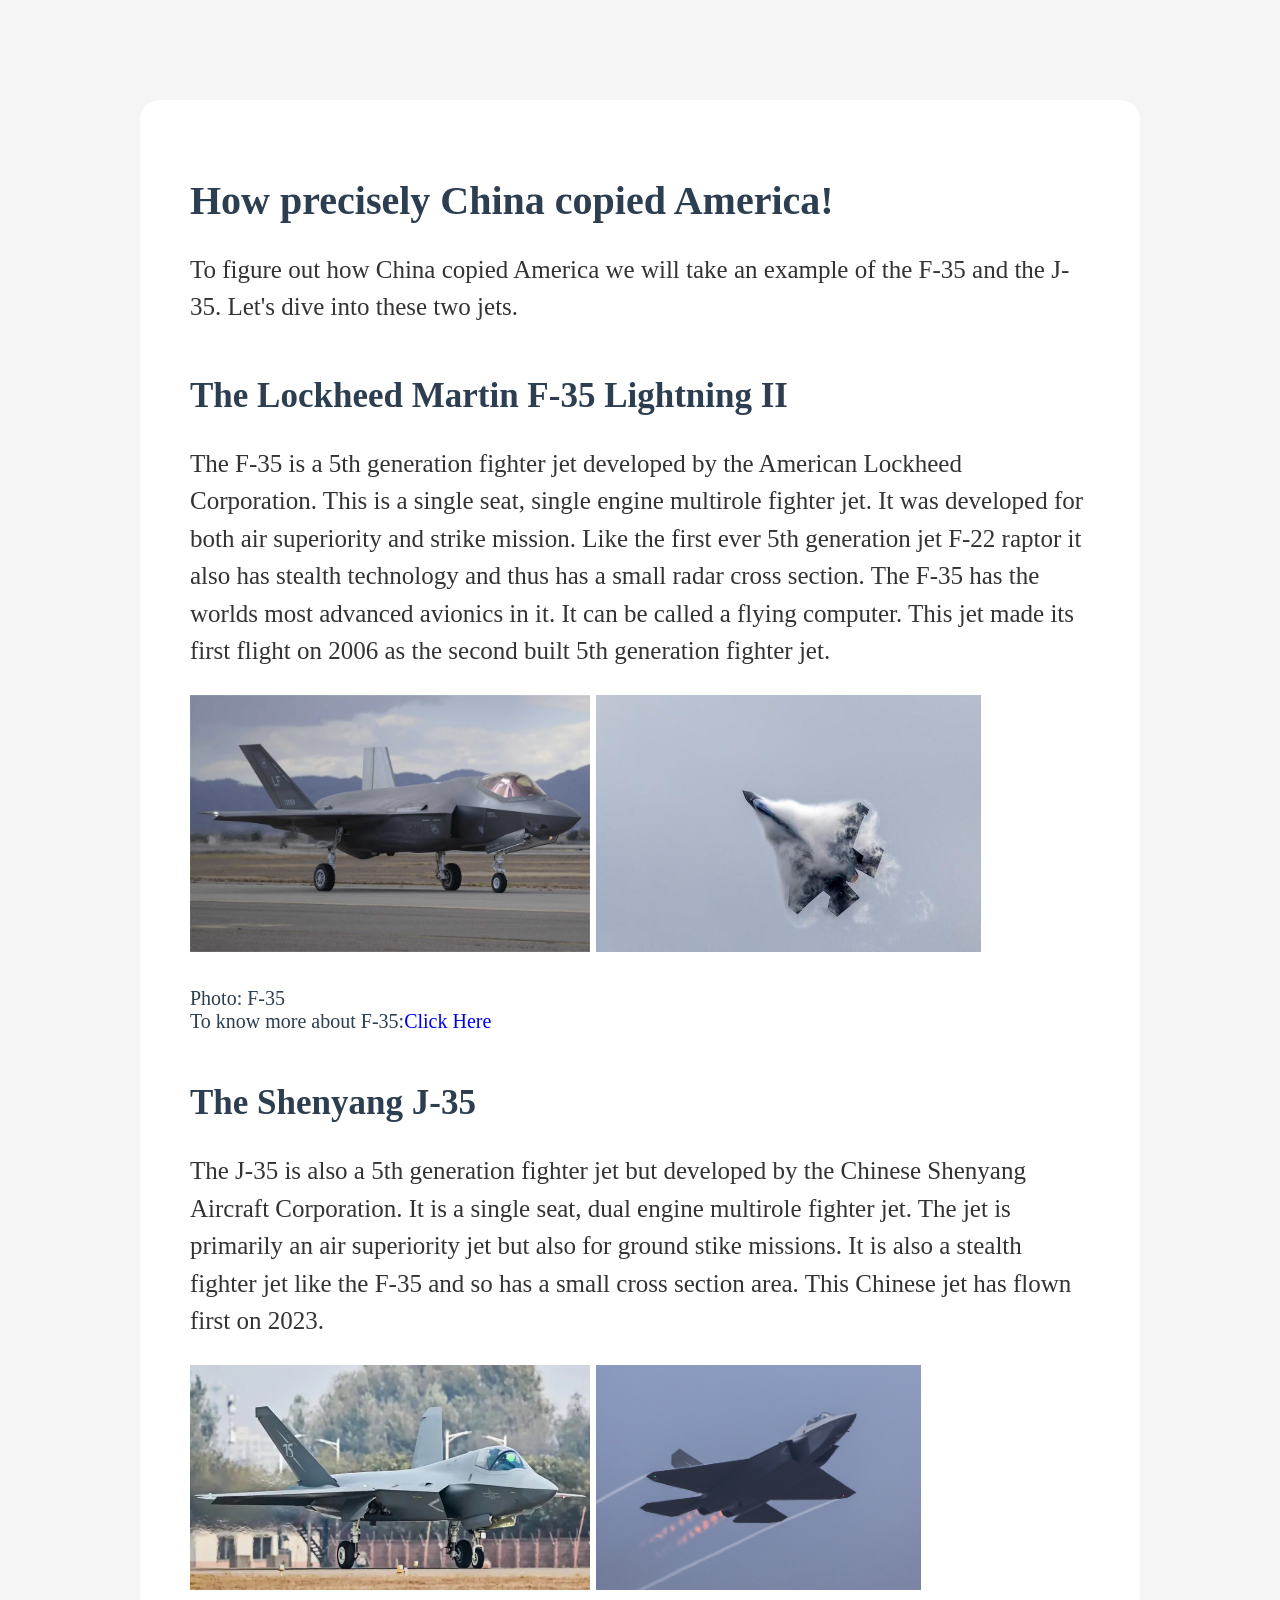
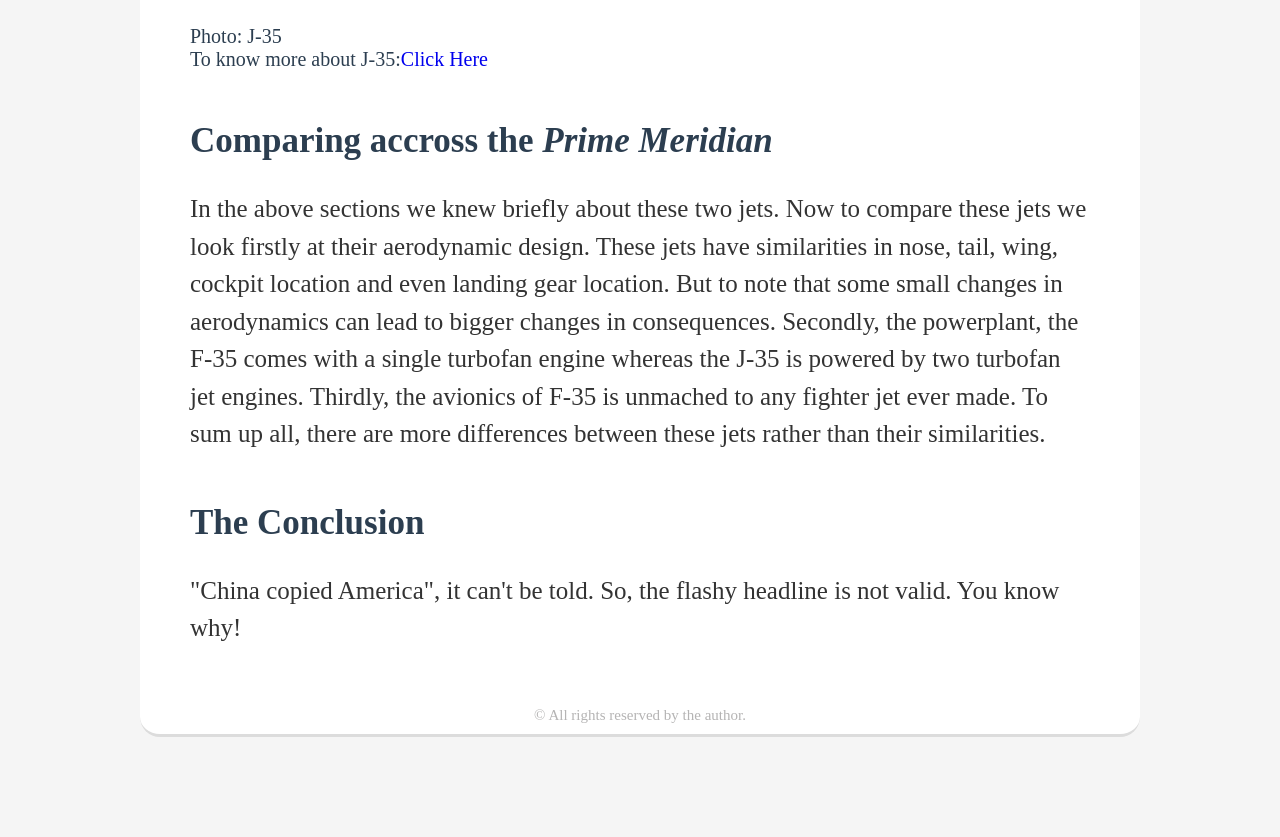
==== index.html @ 0f6cf624 "Add files via upload" ====
<!DOCTYPE html>
<html>
    <head>
        <title>Title is title</title>
        <!-- Linking to an external CSS -->
        <link rel="stylesheet" type= "text/css" href="style.css">
    </head>
    <body>
        <div class="container">
            <h1>How precisely China copied America!</h1>
            <p>To figure out how China copied America we will take an example of the 
            F-35 and the J-35. Let's dive into these two jets.
            </p>
            <div class="section">
                <h2>The Lockheed Martin F-35 Lightning II</h2>
                <p>The F-35 is a 5th generation fighter jet developed by the American 
                Lockheed Corporation. This is a single seat, single engine multirole fighter jet.
                It was developed for both air superiority and strike mission. Like the first 
                ever 5th generation jet F-22 raptor it also has stealth technology and thus has a small 
                radar cross section. The F-35 has the worlds most advanced avionics in it. It can be 
                called a flying computer. This jet made its first flight on 2006 as the second built
                5th generation fighter jet.
                </p>
                <p><img src="Images/F35.webp" alt="Lockheed Martin F-35 Lightning II" width="400px"
                lenth="400px">   <img src="Images/F351.jpg" width="385px" lenth="400px"></p>
                Photo: F-35<br>
                To know more about F-35:<a href="https://en.wikipedia.org/wiki/Lockheed_Martin_F-35_Lightning_II" target="_blank" 
                rel="noopener noreferrer">Click Here</a><br>
                <!-- [target="_blank"] adding this will open the link in a new tab; [rel="noopener noreferrer"] ensures security-->
            </div>
            <div class="section">
                <h2>The Shenyang J-35</h2>
                <p>The J-35 is also a 5th generation fighter jet but developed by the Chinese Shenyang
                Aircraft Corporation. It is a single seat, dual engine multirole fighter jet. The jet 
                is primarily an air superiority jet but also for ground stike missions. It is also a stealth 
                fighter jet like the F-35 and so has a small cross section area. This Chinese jet has flown
                first on 2023.
                </p>
                <p><img src="Images/J35.webp" alt="Shenyang J-35" width="400px" lenth="500px">
                <img src="Images/J351.webp" width="325px" lenth="400px"></p>
                Photo: J-35<br>
                To know more about J-35:<a href="https://en.wikipedia.org/wiki/Shenyang_J-35" target="_blank"
                el="noopener noreferrer">Click Here</a><br>
            </div>
            <div class="section">
                <h2>Comparing accross the <i>Prime Meridian</i></h2>
                <p>In the above sections we knew briefly about these two jets. Now to compare
                these jets we look firstly at their aerodynamic design. These jets have similarities
                in nose, tail, wing, cockpit location and even landing gear location. But to note that
                some small changes in aerodynamics can lead to bigger changes in consequences. Secondly, the 
                powerplant, the F-35 comes with a single turbofan engine whereas the J-35 is powered by two
                turbofan jet engines. Thirdly, the avionics of F-35 is unmached to any fighter jet ever made.
                To sum up all, there are more differences between these jets rather than their similarities.
                </p>
            </div>
            <div class="section">
                <h2>The Conclusion</h2>
                <p>"China copied America", it can't be told. So, the flashy headline is not valid.
                You know why!</p>
            </div>
            <div class="footer">
                &copy; All rights reserved by the author.
            </div>
        </div>
    </body>
</html>
---- style.css ----
body{
    /* Setting Background Color of the body*/
    background-color:whitesmoke;
    /* Setting font as family. Different family different font */
    font-family: 'Times New Roman', Times, serif;
    /* Sets margin from all the four sides. Default here */
    margin: 0;
    /* Works pretty same as margin(idk search it)/default here */
    padding: 0;
    /* It determines the font color */
    /* color:black; */
    /* It is what it is */
    font-size: 20px;
    /* Defines the font style. e.g., italic */
    font-style:normal;
    color: #2c3e50;

}
.container{
    background-color:white;
    /* Defines the redius of the outer border/ simply rounds the border */
    border-radius: 20px;
    /* Defines the max-width of the container(Also be used width, height, max/min-width. max/min-height */
    max-width: 900px;
    /* How much space will be kept in the upper side */
    margin: 100px auto;
    /* Space between the container border and font */
    padding: 50px;
    /* Idk wtf is this */
    box-shadow: rgb(0, 0, 0) ;
    color: #2c3e50;
    overflow: scroll; /* Mf doesn't work/*
    
}
h1{
    font-size: 45px;
    color:#2c3e50;
    /* Defines the the bottom borders(Like we underline a paragraph heading in exam) width and color */
    border-bottom:3px solid gainsboro;
    /* How much space will be kept between the border and text(heading 1 here) */
    padding-bottom: 10px;
    /* Adds shadow to text. Works on all three dimensions */
    /* text-shadow: 3px 3px 3px white; */
}
h2{
    font-size: 35px;
    color:#2c3e50;
    /* Decorated the text (underline, overline, line-through) */
    text-decoration: none;
    /* How much space will be kept on the left side */
    text-indent: 0;
    /* Transforms the text as full uppercase(uppercase), full lowercase(lowercase), uppercase first letter  */
    /* of every word(capitalize) */
    text-transform: none;

}
p{
    color:#333;
    font-size: 25px;
    /* Defines height between two line of text */
    line-height: 1.5;
    /* Space between two letters in the text. If negative value used the letters with integrate*/
    letter-spacing:0px;
    /* Defines fonr varient (small-caps) normal/default here */
    font-variant:normal;
    
    
}
.section{
    margin-top: 50px;
    color: #2c3e50;
    
}
.footer{
    color: rgb(181, 180, 180);
    font-size: 15px;
    /* Where to allign the text e.g., left, right, center */
    text-align: center;
    margin-top: 60px
}
/* Defines the overall design of a link not visited yet*/
a:link{
    /* color: black; */
    text-decoration: none;
    /* border: 1.5px solid white; */
    /* border-radius: 3px; */
    /* background-color: gainsboro; */
    /* Defines the type of cursor when pointing the link. Can be also added to other class
    or element or tags */
    cursor:pointer;
}
/* For a visited one */
a:visited{
    color: black;
}
/* For whe we hover our pointer on a link */
a:hover{
    color:burlywood;
    text-decoration: none;
    text-shadow: 1px 1px 1px silver;
}
/* IDK */
a:active{
    color: black;
    
}
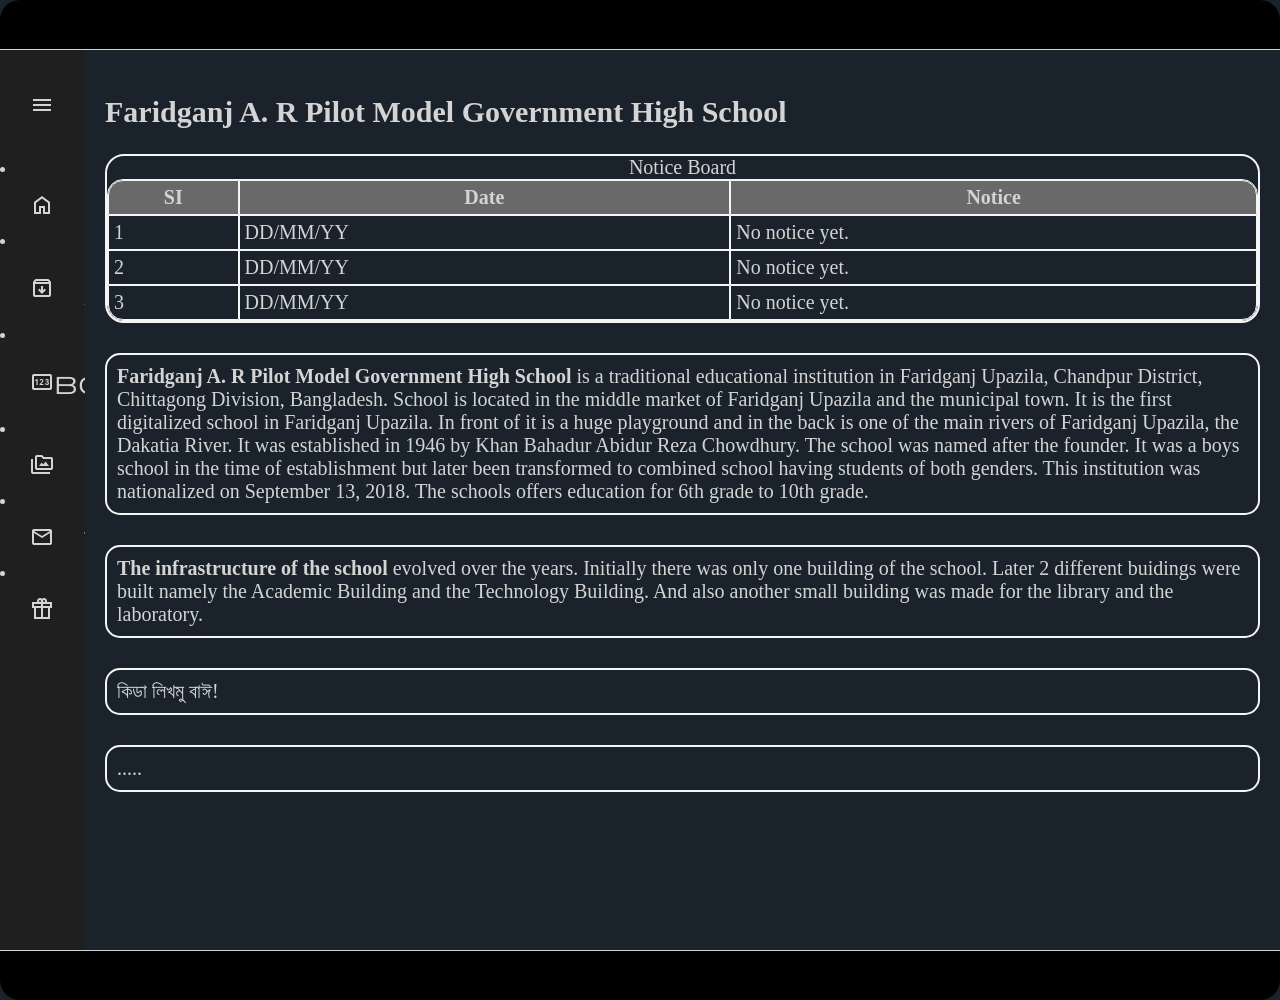
==== commit 0d4179b1: "Add files via upload" ====
--- a/index.html
+++ b/index.html
@@ -1,66 +1,128 @@
 <!DOCTYPE html>
-<html>
-    <head>
-        <title>Title is title</title>
-        <!-- Linking to an external CSS -->
-        <link rel="stylesheet" type= "text/css" href="style.css">
-    </head>
+<html lang="bn">
+<head>
+    <meta charset="UTF-8">
+    <meta name="viewport" content="width=device-width, initial-scale=1.0">
+    <title>FARPMGHS</title>
+    <link rel="stylesheet" href="https://fonts.googleapis.com/css2?family=Material+Symbols+Outlined:opsz,wght,FILL,GRAD@20..48,100..700,0..1,-50..200" />
+    <link rel="stylesheet" type= "text/css" href="style.css">
+    <meta name="viewport" content="width=device-width, initial-scale=1.0">
+</head>
+
     <body>
-        <div class="container">
-            <h1>How precisely China copied America!</h1>
-            <p>To figure out how China copied America we will take an example of the 
-            F-35 and the J-35. Let's dive into these two jets.
-            </p>
-            <div class="section">
-                <h2>The Lockheed Martin F-35 Lightning II</h2>
-                <p>The F-35 is a 5th generation fighter jet developed by the American 
-                Lockheed Corporation. This is a single seat, single engine multirole fighter jet.
-                It was developed for both air superiority and strike mission. Like the first 
-                ever 5th generation jet F-22 raptor it also has stealth technology and thus has a small 
-                radar cross section. The F-35 has the worlds most advanced avionics in it. It can be 
-                called a flying computer. This jet made its first flight on 2006 as the second built
-                5th generation fighter jet.
-                </p>
-                <p><img src="Images/F35.webp" alt="Lockheed Martin F-35 Lightning II" width="400px"
-                lenth="400px">   <img src="Images/F351.jpg" width="385px" lenth="400px"></p>
-                Photo: F-35<br>
-                To know more about F-35:<a href="https://en.wikipedia.org/wiki/Lockheed_Martin_F-35_Lightning_II" target="_blank" 
-                rel="noopener noreferrer">Click Here</a><br>
-                <!-- [target="_blank"] adding this will open the link in a new tab; [rel="noopener noreferrer"] ensures security-->
+    <div class="video">
+            <video loop autoplay muted playsinline class="bg_video">
+                <source src="Video/grid.mp4">
+            </video>
+    </div>
+    <audio id="bg-audio" loop>
+    <source src="Audio/gaebangla.mp3" type="audio/mpeg">
+    </audio>
+
+    <script>
+    document.addEventListener("click", function() {
+        document.getElementById("bg-audio").play();
+    });
+</script>
+    <div class="ribon"></div>
+    <div class="omaigod">
+        <aside class="sidebar">
+            <div class="sidebar-header">
+                <span class="material-symbols-outlined" style="padding-left: 30px;">menu</span>
+                <h3 style="font-family: sans-serif;">Menu</h3>
             </div>
-            <div class="section">
-                <h2>The Shenyang J-35</h2>
-                <p>The J-35 is also a 5th generation fighter jet but developed by the Chinese Shenyang
-                Aircraft Corporation. It is a single seat, dual engine multirole fighter jet. The jet 
-                is primarily an air superiority jet but also for ground stike missions. It is also a stealth 
-                fighter jet like the F-35 and so has a small cross section area. This Chinese jet has flown
-                first on 2023.
-                </p>
-                <p><img src="Images/J35.webp" alt="Shenyang J-35" width="400px" lenth="500px">
-                <img src="Images/J351.webp" width="325px" lenth="400px"></p>
-                Photo: J-35<br>
-                To know more about J-35:<a href="https://en.wikipedia.org/wiki/Shenyang_J-35" target="_blank"
-                el="noopener noreferrer">Click Here</a><br>
+            <!-- <ul class="sidebar-links" style="list-style: none;"> -->
+            <div class="sidebar-links">
+                <li>
+                    <a href="index.html"><span class="material-symbols-outlined">home</span>Home</a>
+                </li>
+                <li>
+                    <a href="https://drive.google.com/drive/folders/1sOnZp99BT7H5AQAjzVJThnBvTYXQv2AP?usp=drive_link"><span class="material-symbols-outlined">Archive</span>Notice<br>Archive</a>
+                </li>
+                <li>
+                    <a href="https://drive.google.com/drive/folders/1X-XMHyQxzTfIvBwrcdtBK3lFo7sf7tqT?usp=drive_link"><span class="material-symbols-outlined">pinboard</span>SSC Result<br>Summaries</a>
+                </li>
+                <li>
+                    <a href="image/prblm.png"><span class="material-symbols-outlined">perm_media</span>Photo Gallery</a>
+                </li>
+                <li>
+                    <a href="mailto:cobraninja001@gmail.com"><span class="material-symbols-outlined">mail</span>Write us a Mail</a>
+                </li>
+                <li>
+                    <a href="midfinger.html"><span class="material-symbols-outlined">featured_seasonal_and_gifts</span>Surprise!</a>
+                </li>
             </div>
-            <div class="section">
-                <h2>Comparing accross the <i>Prime Meridian</i></h2>
-                <p>In the above sections we knew briefly about these two jets. Now to compare
-                these jets we look firstly at their aerodynamic design. These jets have similarities
-                in nose, tail, wing, cockpit location and even landing gear location. But to note that
-                some small changes in aerodynamics can lead to bigger changes in consequences. Secondly, the 
-                powerplant, the F-35 comes with a single turbofan engine whereas the J-35 is powered by two
-                turbofan jet engines. Thirdly, the avionics of F-35 is unmached to any fighter jet ever made.
-                To sum up all, there are more differences between these jets rather than their similarities.
-                </p>
-            </div>
-            <div class="section">
-                <h2>The Conclusion</h2>
-                <p>"China copied America", it can't be told. So, the flashy headline is not valid.
-                You know why!</p>
-            </div>
-            <div class="footer">
-                &copy; All rights reserved by the author.
-            </div>
+            <!-- </ul> -->
+        </aside>     
+    <div class="container">
+        
+        <div class="school_emblem">
+            <img src="image/school_emblem.png" alt="A. R PILOT" >  
+             <h2>Faridganj A. R Pilot Model Government High School</h2> 
         </div>
+        
+        <div class="notice">
+            
+            <table border="1" cellspacing="0" cellpadding="5">
+                <caption style="size: 25px;">Notice Board</caption>
+                <tr>
+                    <th>SI</th><th>Date</th><th>Notice</th>
+                </tr>
+                <tr>
+                    <td>1</td><td>DD/MM/YY</td><td>No notice yet.</td>
+                </tr>
+                <tr>
+                    <td>2</td><td>DD/MM/YY</td><td>No notice yet.</td>
+                </tr>
+                <tr>
+                    <td>3</td><td>DD/MM/YY</td><td>No notice yet.</td>
+                </tr>
+            </table>
+        </div>
+        <div class="school">
+            
+            <b>Faridganj A. R Pilot Model Government High School</b> is a traditional educational institution in Faridganj Upazila, Chandpur District, Chittagong Division, Bangladesh.
+            School is located in the middle market of Faridganj Upazila and the municipal town. It is the first digitalized school in Faridganj Upazila. In front of it is a huge playground
+            and in the back is one of the main rivers of Faridganj Upazila, the Dakatia River. It was established in 1946 by Khan Bahadur Abidur Reza Chowdhury. The school was named after 
+            the founder. It was a boys school in the time of establishment but later been transformed to combined school having students of both genders. This institution was nationalized on 
+            September 13, 2018. The schools offers education for 6th grade to 10th grade.
+        </div>
+        <div class="infrastructure">
+        <b>The infrastructure of the school</b> evolved over the years. Initially there was only one building of the school. Later 2 different buidings were built namely the Academic Building and
+        the Technology Building. And also another small building was made for the library and the laboratory. 
+        </div>
+        <div class="adminstration">কিডা লিখমু বাঈ!</div>
+        <div class="teachers">
+            .....
+        </div> 
+        <br>
+        <div class="map">
+            <iframe src="https://www.google.com/maps/embed?pb=!1m18!1m12!1m3!1d3668.9
+            75907465311!2d90.74593447554676!3d23.134555879095444!2m3!1f0!2f0!3f0!3m2!1
+            i1024!2i768!4f13.1!3m3!1m2!1s0x3754e5869d000001%3A0xd643a88ef6f46276!2sFari
+            dganj%20AR%20Pilot%20Model%20Govt.%20School!5e0!3m2!1sen!2sbd!4v17756488139
+            64!5m2!1sen!2sbd" width="100%" height="300px" style="border:0; border-radius: 15px;" allowfullscreen
+            ="" loading="lazy" referrerpolicy="no-referrer-when-downgrade"></iframe>
+        </div>
+        <div class="social">
+            <h3>Web Developer's Social:</h3><br>
+            <!-- <a href="https://www.facebook.com/Mushfiq.Rafii" target="_blank">
+                <img src="https://cdn-icons-png.flaticon.com/512/733/733547.png" alt="FaceBook Of the Author" >FaceBook -->
+            </a>
+            <a href="https://www.instagram.com/olibia_sinha/" target="_blank">
+                <img src="https://cdn-icons-png.flaticon.com/512/2111/2111463.png" alt="Instagram of the Author"  >Instagram
+          </a> 
+
+        </div>
+        <div class="footer">
+            পড়ালেখা চাঙে আমি ভাসি গাঙে! 
+        </div> 
+        
+    </div>
+    </div>
+    <div class="ribon2"></div>
+    
     </body>
+    
+
 </html>
--- a/style.css
+++ b/style.css
@@ -1,106 +1,259 @@
-body{
-    /* Setting Background Color of the body*/
-    background-color:whitesmoke;
-    /* Setting font as family. Different family different font */
-    font-family: 'Times New Roman', Times, serif;
-    /* Sets margin from all the four sides. Default here */
-    margin: 0;
-    /* Works pretty same as margin(idk search it)/default here */
-    padding: 0;
-    /* It determines the font color */
+@import url("https://fonts.googleapis.com/css2?family=Poppins:wght@400;500;600;700&display=swap");
+
+
+*, *::before, *::after {
+  box-sizing: border-box;
+}
+html, body {
+  height: 100%;
+  margin: 0;
+  padding: 0;
+}
+body {
+  background-color: #1a232b;
+  color: #D4D4D4;
+  font-family: 'Times New Roman', Times, serif;
+  -webkit-font-smoothing: antialiased;
+  -moz-osx-font-smoothing: grayscale;
+  min-height: 100vh;
+}
+
+/* .wrapper {
+  width: 100%;
+  max-width: 900px; 
+  margin: 0 auto; 
+  padding: 5px;
+} */
+.ribon{
+    background-color:black;
+    height: 50px;
+    border-top-left-radius: 20px;
+    border-top-right-radius: 20px;
+    border-bottom: 1px solid #D4D4D4;
+}
+.omaigod {
+    height: 100%;
+    display: flex;
+    overflow: auto;
+    flex-direction: row;
+}
+.container {
+  background-color: transparent;
+  color: #D4D4D4;
+  margin: 0 auto;
+  padding: 20px;
+  /* padding-left: 100px; */
+  overflow: auto;   
+  font-size: 20px;
+}
+.sidebar{
+    position:relative;
+    height: 100%;
+    width: 85px;
+    background-color:#1F1F1F;
+    top: 0;
+    left: 0;
+    display: flex;
+    flex-direction: column;
+    overflow-x: hidden;
+    transition: all 0.5s ease;
+    min-width: 85px;
+    /* margin-top:50px; */
+    /* margin-bottom:50px; */
+}
+.sidebar:hover {
+    width: 210px;
+    min-width: 210px;
+    /* height: 100%; */
+}
+/* li{
+    list-style: none;
+} */
+.sidebar-header {
+    display: flex;
+    align-items: center;
+}
+.sidebar-header h3{
+    color:aliceblue;
+    font-size: 35px;
+    padding-left: 30px;
+    font-weight: 600;
+    display: flex;
+}
+.sidebar-links li a {
+    font-family: "Poppins",sans-serif;
+    gap: 0 30px;
+    color:#D4D4D4;
+    display: flex;
+    align-items: center;
+    /* padding-left: 5px; */
+    font-weight: 500;
+    padding: 15px 30px ;
+    white-space: nowrap;
+    padding-right: 20px;
+
+
+}
+/* .sidebar-links li a:hover {
+    background-color: darkgray;
+    border-radius: 5px; */
+/* } */
+.bg_video{
+    position:fixed;
+    right: 0;
+    left: 0;
+    min-width: 100%;
+    min-height: 100%;
+    width: auto;
+    height: auto;
+    z-index: -1;
+    object-fit: cover;
+    opacity: 0.6;
+}
+.school_emblem{
+    max-width: 900px;
+}
+.school_emblem img {
+  min-width: 100%;
+  min-width: 100%;
+  border-radius: 20px;
+  position: fixed;
+  left: 50%;
+  top: 50%;
+  transform: translate(-50%, -50%);
+  opacity: 0;
+  pointer-events: none;
+}
+@media (max-width: 480px) {
+  .school_emblem img {
+    width: 200px;
+    height: 200px;
+  }
+}
+.notice{
+    border: 2px solid whitesmoke;      /* darkslategray; */
+    border-radius: 19px;
+    width: 100%;
+       
+}
+.notice table{
+    width: 100%;
+    border-radius: 16px;
+    border: 1px solid whitesmoke;
+    border-collapse: separate;
+    border-spacing: 0;    
+}
+.notice h3{
+    padding: 10px;
+}
+th {
+    background-color:dimgray;
+    border: 1px solid whitesmoke;
+}
+td{
+    border: 1px solid whitesmoke;
+}
+tr:first-child th:first-child {
+    border-top-left-radius: 15px;
+    border: 1.5px solid whitesmoke;
+}
+tr:first-child th:last-child {
+    border-top-right-radius: 15px;
+    border: 1.5px solid whitesmoke;
+}
+tr:last-child td:first-child {
+    border-bottom-left-radius: 15px;
+    border: 1.5px solid whitesmoke;
+}
+tr:last-child td:last-child {
+    border-bottom-right-radius: 15px;
+    border: 1.5px solid whitesmoke;
+}
+.school{
+    border: 2px solid whitesmoke;
+    border-radius: 15px;
+    padding: 10px;
+    margin-top: 30px;
+    margin-bottom: 30px;
+}
+.infrastructure{
+    border: 2px solid whitesmoke;
+    border-radius: 15px;
+    padding: 10px;
+    margin-top: 30px;
+    margin-bottom: 30px;
+}
+.adminstration{
+    border: 2px solid whitesmoke;
+    border-radius: 15px;
+    padding: 10px;
+    margin-top: 30px;
+    margin-bottom: 30px;
+}
+.student img{
+    width: 150px;
+}
+.social{
+    margin-top: 50px;
+    margin-bottom: 0px;
+    color: #D4D4D4;
+    font-size: 15px;
+}
+.teachers{
+    font-size: 20px;
+    border: 2px solid whitesmoke;
+    border-radius: 15px;
+    padding: 10px;
+    margin-top: 30px;
+    margin-bottom: 30px;
+}
+a{
+    text-decoration: none;
+    cursor:pointer;
+    color:aliceblue;
+    font-size: 15px;
+}
+a:active{
+    color: aliceblue;
+}
+a:hover{
     /* color:black; */
-    /* It is what it is */
-    font-size: 20px;
-    /* Defines the font style. e.g., italic */
-    font-style:normal;
-    color: #2c3e50;
-
-}
-.container{
-    background-color:white;
-    /* Defines the redius of the outer border/ simply rounds the border */
-    border-radius: 20px;
-    /* Defines the max-width of the container(Also be used width, height, max/min-width. max/min-height */
-    max-width: 900px;
-    /* How much space will be kept in the upper side */
-    margin: 100px auto;
-    /* Space between the container border and font */
-    padding: 50px;
-    /* Idk wtf is this */
-    box-shadow: rgb(0, 0, 0) ;
-    color: #2c3e50;
-    overflow: scroll; /* Mf doesn't work/*
+    text-decoration: none;
+    text-shadow: 0px 0px 2px rgb(255, 255, 255);
+    transform: scale(1.15);
     
 }
-h1{
-    font-size: 45px;
-    color:#2c3e50;
-    /* Defines the the bottom borders(Like we underline a paragraph heading in exam) width and color */
-    border-bottom:3px solid gainsboro;
-    /* How much space will be kept between the border and text(heading 1 here) */
-    padding-bottom: 10px;
-    /* Adds shadow to text. Works on all three dimensions */
-    /* text-shadow: 3px 3px 3px white; */
-}
-h2{
-    font-size: 35px;
-    color:#2c3e50;
-    /* Decorated the text (underline, overline, line-through) */
-    text-decoration: none;
-    /* How much space will be kept on the left side */
-    text-indent: 0;
-    /* Transforms the text as full uppercase(uppercase), full lowercase(lowercase), uppercase first letter  */
-    /* of every word(capitalize) */
-    text-transform: none;
-
-}
-p{
-    color:#333;
-    font-size: 25px;
-    /* Defines height between two line of text */
-    line-height: 1.5;
-    /* Space between two letters in the text. If negative value used the letters with integrate*/
-    letter-spacing:0px;
-    /* Defines fonr varient (small-caps) normal/default here */
-    font-variant:normal;
-    
-    
-}
-.section{
+a:visited{
+    color:aliceblue;
+}
+/* .map {
+    border-radius: 10px;
+} */
+.social img{
+    width: 30px;
+    height: 30px;
+    vertical-align: middle;
+    margin-top: 5px;
+    margin-bottom: 5px;
+    margin-left: 0;
+    margin-right: 5px;
+    padding: 5px;
+    border-radius: 13px;
+    color:aliceblue;  
+    transition: all 0.3s ease;
+    filter: drop-shadow(0 0 8px rgba(255,255,255,0.4));
+}    
+.footer{
     margin-top: 50px;
-    color: #2c3e50;
-    
-}
-.footer{
-    color: rgb(181, 180, 180);
-    font-size: 15px;
-    /* Where to allign the text e.g., left, right, center */
+    background-color: transparent;
+    color:gray;
     text-align: center;
-    margin-top: 60px
-}
-/* Defines the overall design of a link not visited yet*/
-a:link{
-    /* color: black; */
-    text-decoration: none;
-    /* border: 1.5px solid white; */
-    /* border-radius: 3px; */
-    /* background-color: gainsboro; */
-    /* Defines the type of cursor when pointing the link. Can be also added to other class
-    or element or tags */
-    cursor:pointer;
-}
-/* For a visited one */
-a:visited{
-    color: black;
-}
-/* For whe we hover our pointer on a link */
-a:hover{
-    color:burlywood;
-    text-decoration: none;
-    text-shadow: 1px 1px 1px silver;
-}
-/* IDK */
-a:active{
-    color: black;
-    
-}
+    font-size: 10px;
+}
+.ribon2{
+    background-color:black;
+    height: 50px;
+    border-bottom-left-radius: 20px;
+    border-bottom-right-radius: 20px;
+    border-top: 1px solid #D4D4D4;
+}
